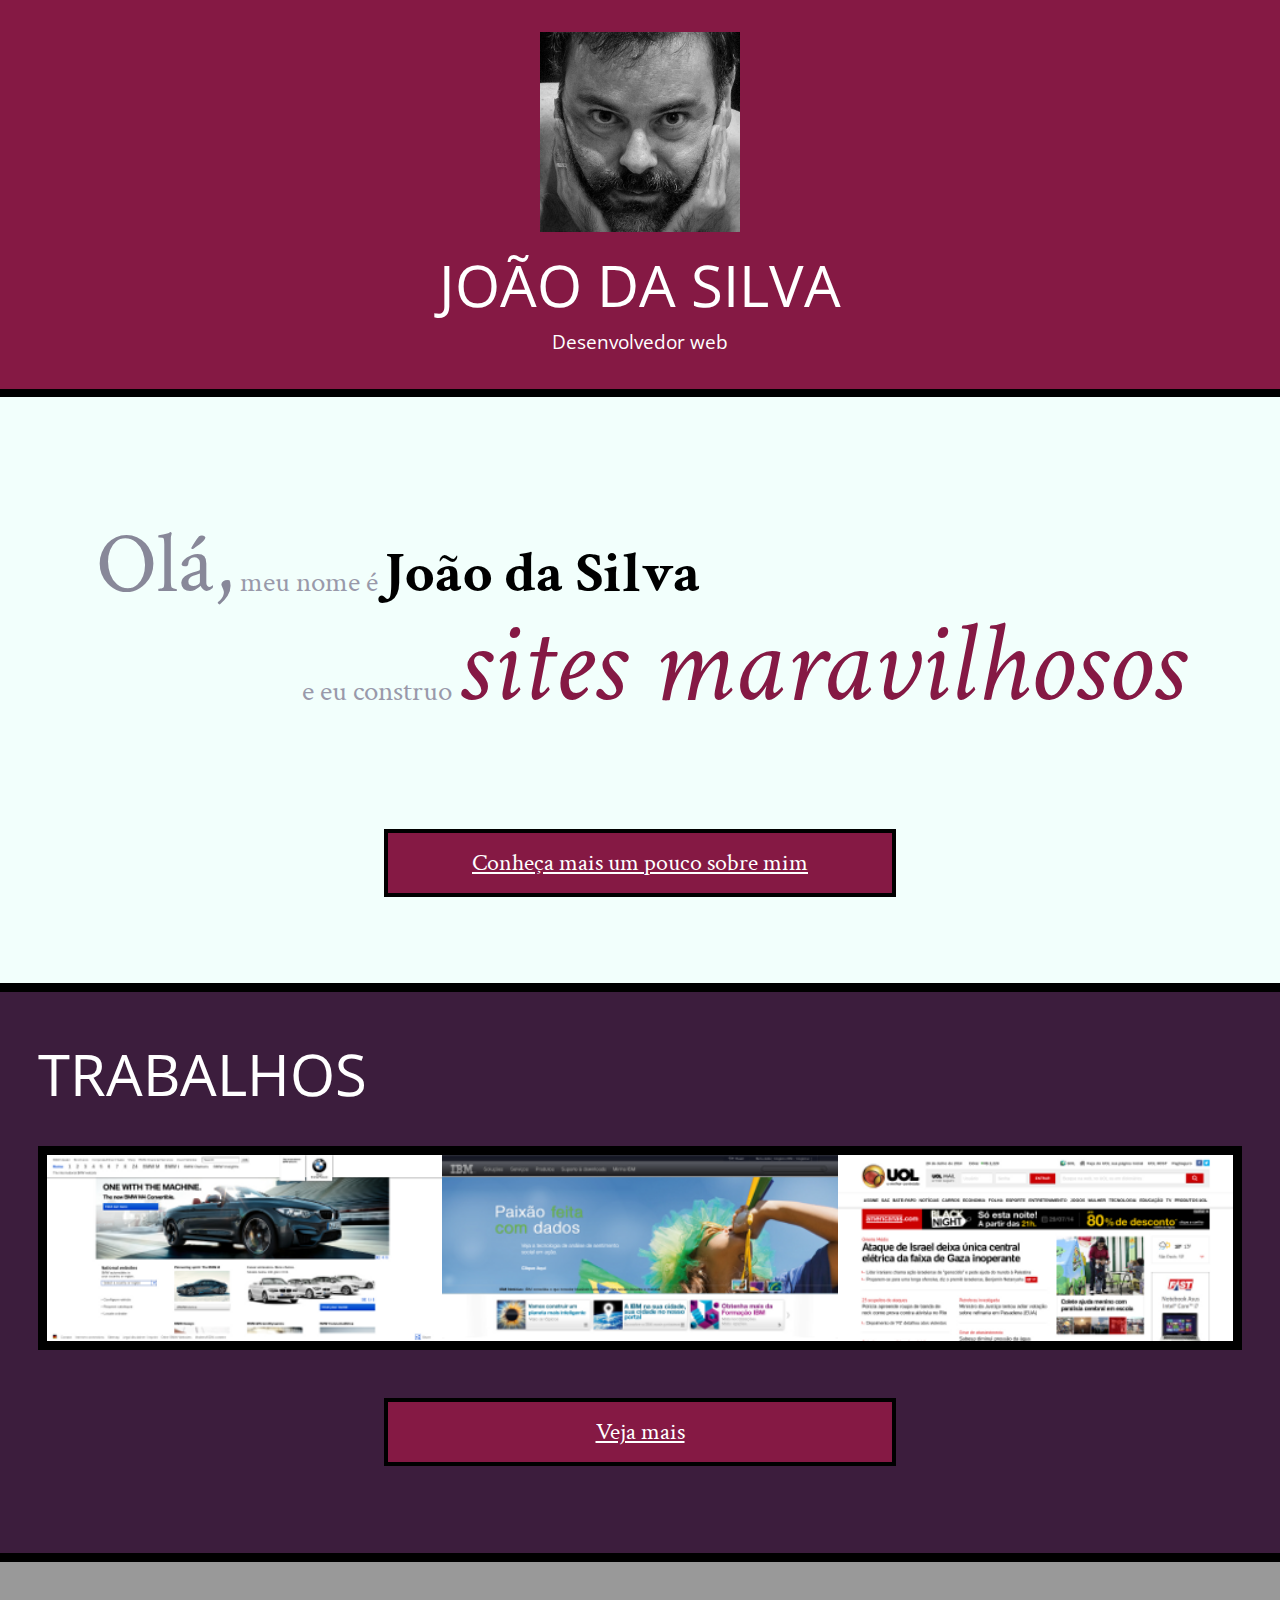
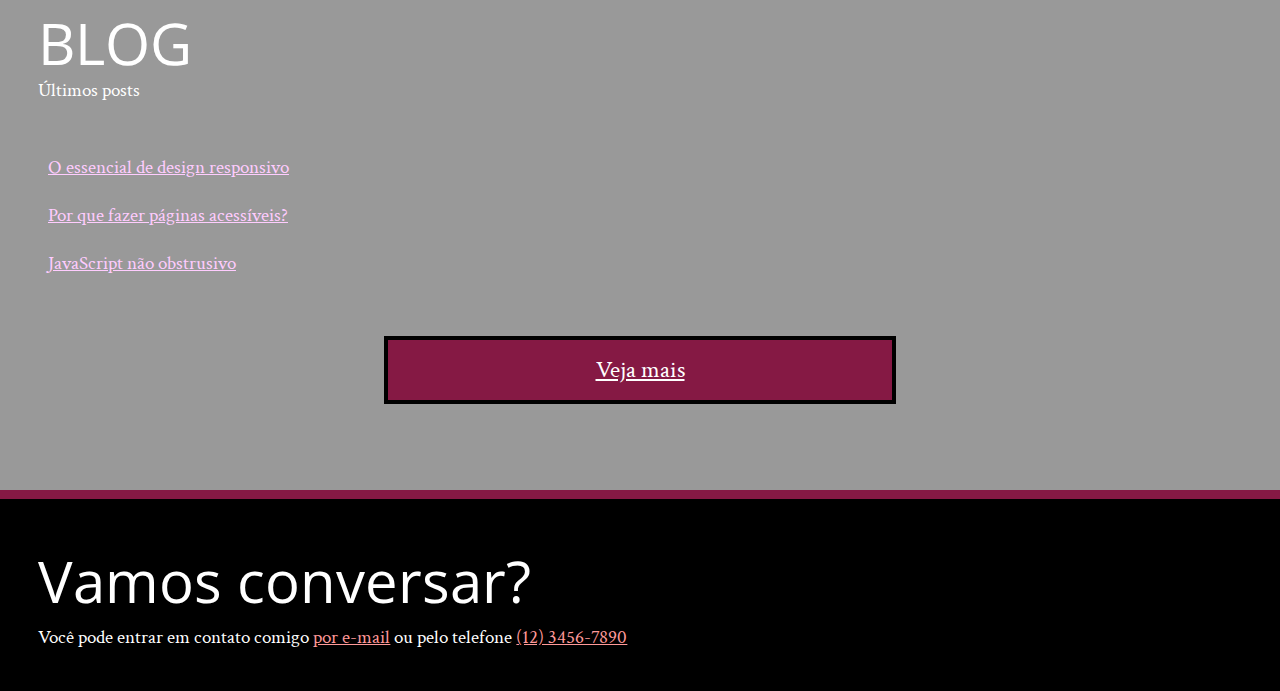
==== index.html @ de3a5c95 "[ADJUST] projeto base" ====
<!DOCTYPE html>
<html lang="pt">
<head>
    <meta charset="UTF-8">
    <title>João da Silva - Desenvolvedor Web</title>
    <link rel="shortcut icon" href="imagens/favicon.png">
    <link rel="stylesheet" href="css/reset.css">
    <link rel="stylesheet" href="css/site.css">
    <link rel="stylesheet" href="css/index.css">
    <link rel="stylesheet" href="http://fonts.googleapis.com/css?family=Crimson+Text:400,400italic,600">
    <link rel="stylesheet" href="http://fonts.googleapis.com/css?family=Open+Sans+Condensed:700">
    <link rel="stylesheet" href="http://fonts.googleapis.com/css?family=Shadows+Into+Light">
</head>
<body>
    <header class="titulo-principal">
        <img class="foto-home" src="imagens/eu.jpg" alt="Foto de João da Silva">
        <h1>João da Silva</h1>
        <p class="subtitulo-principal">Desenvolvedor web</p>
    </header>
    <main>
        <section class="secao-inicio saudacao">
            <p class="saudacao"><span class="saudacao-inicio">Olá,</span> meu nome é <strong>João da Silva</strong> <span class="saudacao-ultima-linha">e eu construo <em>sites maravilhosos</em></span></p>
            <a class="botao-index" href="bio.html">Conheça mais um pouco sobre mim</a>
        </section>
        <section class="secao-inicio trabalhos">
            <h2>Trabalhos</h2>
            <ul>
                <li><img src="imagens/bmw.png" alt="Site da BMW"></li>
                <li><img src="imagens/ibm.png" alt="Site da IBM"></li>
                <li><img src="imagens/uol.png" alt="Site da UOL"></li>
            </ul>
            <a class="botao-index" href="portfolio.html">Veja mais</a>
        </section>
        <section class="secao-inicio blog">
            <h2>Blog</h2>
            <small>Últimos posts</small>
            <ol>
                <li>
                    <a href="blog.html">O essencial de design responsivo</a>
                </li>
                <li>
                    <a href="blog.html">Por que fazer páginas acessíveis?</a>
                </li>
                <li>
                    <a href="blog.html">JavaScript não obstrusivo</a>
                </li>
            </ol>
            <a class="botao-index" href="blog.html">Veja mais</a>
        </section>
    </main>
    <footer>
        <h2>Vamos conversar?</h2>
        <p>Você pode entrar em contato comigo <a href="contato.html">por e-mail</a> ou pelo telefone <a href="tel:+551234567890">(12) 3456-7890</a></p>
    </footer>
</body>
</html>
---- css/site.css ----
body {
    font-family: "Crimson Text", "Times New Roman", serif;
    background-color: #F2FFFC;
    font-size: 120%;
    line-height: 1.5;
}

h1,
h2,
.subtitulo-principal {
    font-family: "Open Sans Condensed", "Arial", sans-serif;
}

h1 {
    text-transform: uppercase;
    font-size: 3em;
}

.titulo-principal {
    text-align: center;
    background-color: #851944;
    color: #FFF;
    padding: 2rem;
    border-bottom: .5rem solid #000;
}

.subtitulo-texto {
    font-size: 1.5em;
    clear: both;
}

main a {
    color: #851944;
}

main p {
    text-align: justify;
    margin: 1em 0;
}

.navegacao-site {
    text-align: center;
    background-color: #3C1D3D;
    color: #F2FFFC;
    padding: 1em;
}

.navegacao-site a {
    color: inherit;
    font-family: "Open Sans Condensed", "Arial", sans-serif;
    text-transform: lowercase;
}

.navegacao-site h1 {
    font-size: 1.5em;
    margin-bottom: 1em;
}

.rodape-pagina {
    background-color: #000;
    color: #F2FFFC;
    padding: 1em;
    clear: both;
    position: fixed;
    bottom: 0;
    left: 0;
    width: 100%;
    box-sizing: border-box;
}

.container {
    width: 80ch;
    margin-left: auto;
    margin-right: auto;
    padding: 1.5em 0;
}

strong {
    font-weight: bold;
}

em {
    font-style: italic;
}

.icones-redes-sociais li {
    display: inline-block;
}

.icones-redes-sociais a {
    width: 40px;
    height: 40px;
    display: block;
    text-indent: -99999px;
}

.github {
    background-image: url(../imagens/github.png);
}

.twitter {
    background-image: url(../imagens/twitter.png);
}

.linkedin {
    background-image: url(../imagens/linkedin.png);
}

main {
    width: 80%;
    float: left;
    padding-bottom: 4em;
}

.minha-foto,
.navegacao-site {
    border-left: .5em solid black;
    border-bottom: .5em solid black;
    box-sizing: border-box;
}

.navegacao-site {
    width: 20%;
    float: right;
    position: relative;
    top: 300px;
}

.minha-foto {
    position: absolute;
    top: 0;
    right: 0;
    height: 300px;
}
---- css/index.css ----
.foto-home {
    height: 200px;
}
.saudacao p {
    font-size: 1.5em;
    color: #99A;
    line-height: 1;
    padding: 2em;
}
.saudacao-inicio {
    font-size: 3em;
    color: #889;
}
.saudacao-ultima-linha {
    text-align: right;
    display: block;
}
.saudacao strong {
    font-size: 2em;
    color: #000;
}
.saudacao em {
    color: #851944;
    font-size: 4em;
}
.botao-index {
    font-size: 1.25em;
    background-color: #851944;
    color: #FFF;
    padding: .5em;
    border: .2em solid black;
    width: 40ch;
    margin: 2em auto;
    display: block;
    text-align: center;
}
.secao-inicio {
    padding: 2em;
}
.secao-inicio h2 {
    font-size: 3em;
    text-transform: uppercase;
    margin-bottom: .5em;
}
.trabalhos {
    background-color: #3C1D3D;
    border-top: .5em solid #000;
    border-bottom: .5em solid #000;
}
.trabalhos h2 {
    color: #FFF;
}
.trabalhos ul {
    overflow: hidden;
    border: .5em solid black;
}
.trabalhos li {
    float: left;
    width: 33.333%;
}
.trabalhos img {
    width: 100%;
    display: block;
}
.blog {
    background-color: #999;
    color: #FFF;
    border-bottom: .5em solid #851944;
}
.blog small {
    position: relative;
    top: -2em;
}
.blog li a {
    color: #FCF;
    padding: .5em;
    display: block;
}
footer {
    background-color: #000;
    color: #FFF;
    padding: 2em;
}
footer h2 {
    font-size: 3em;
}
footer a {
    color: #F99;
}
main {
    width: 100%;
    padding-bottom: 0;
    float: none;
}
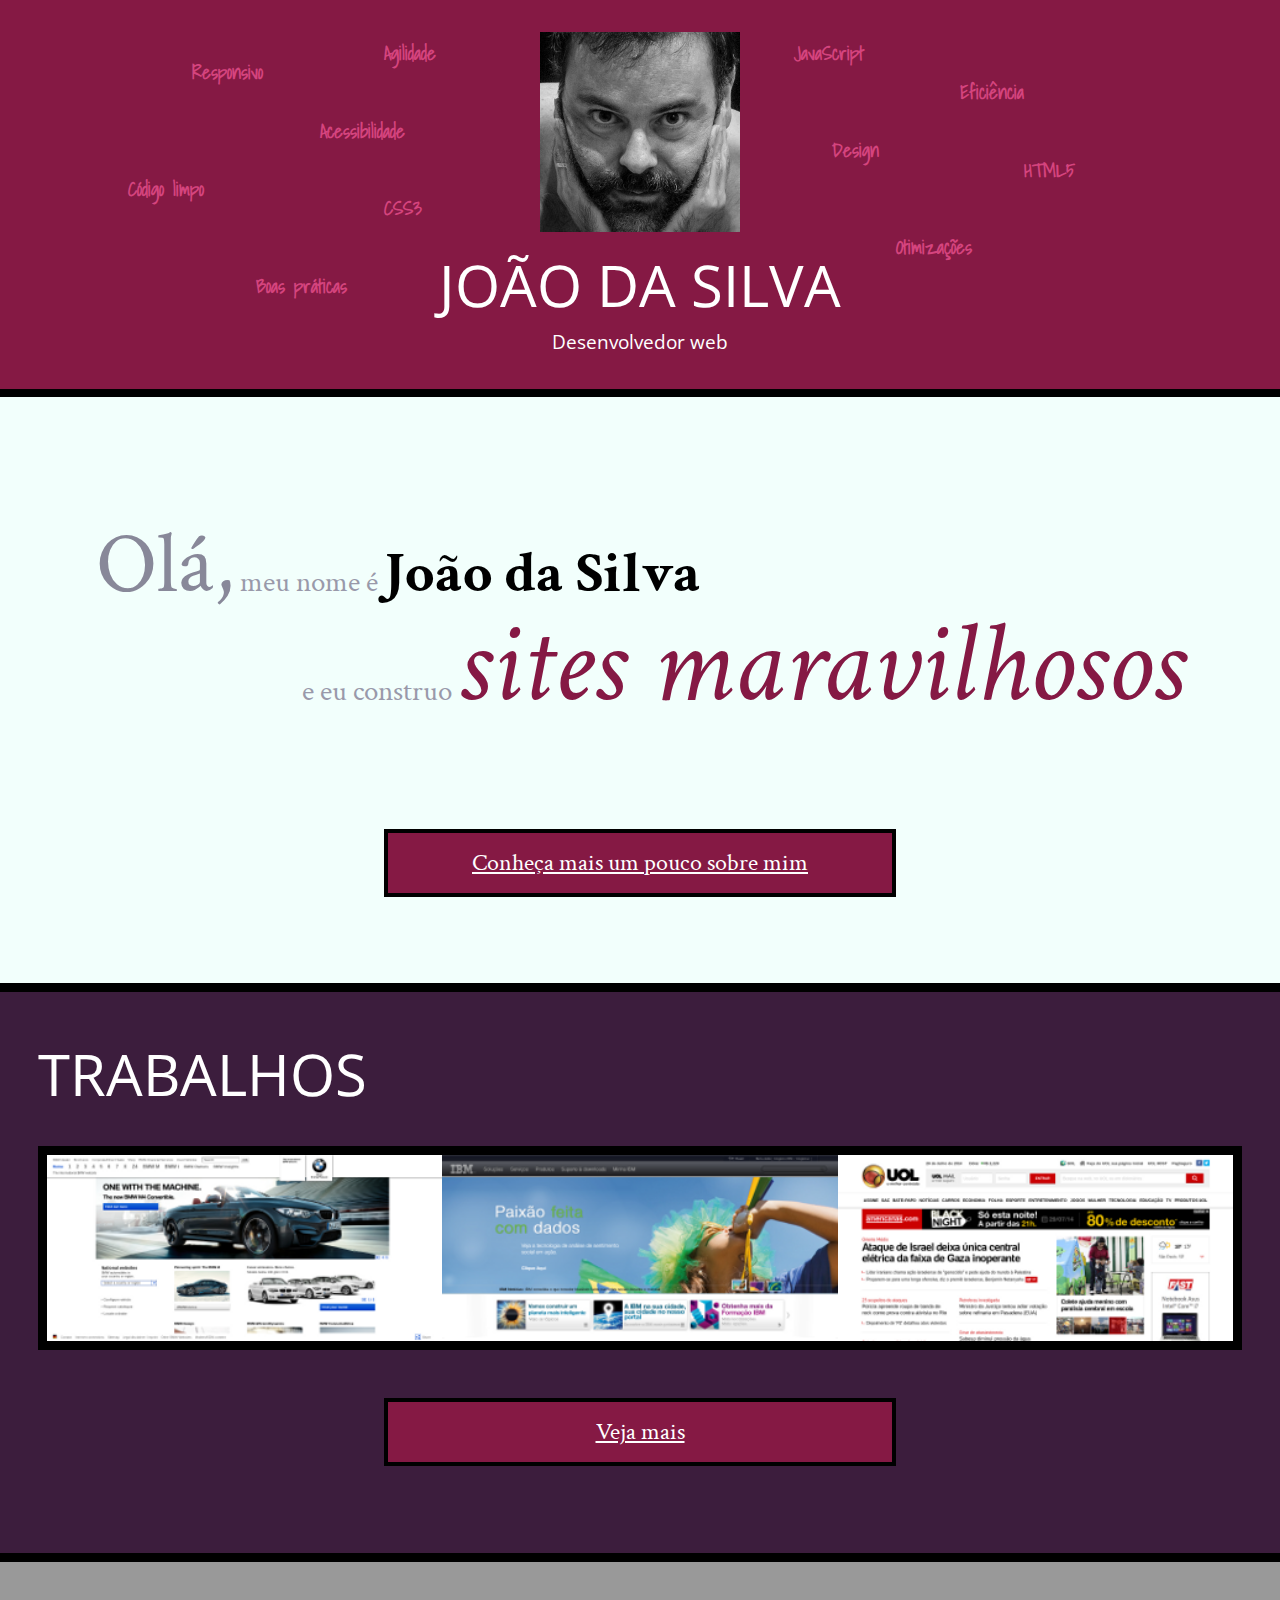
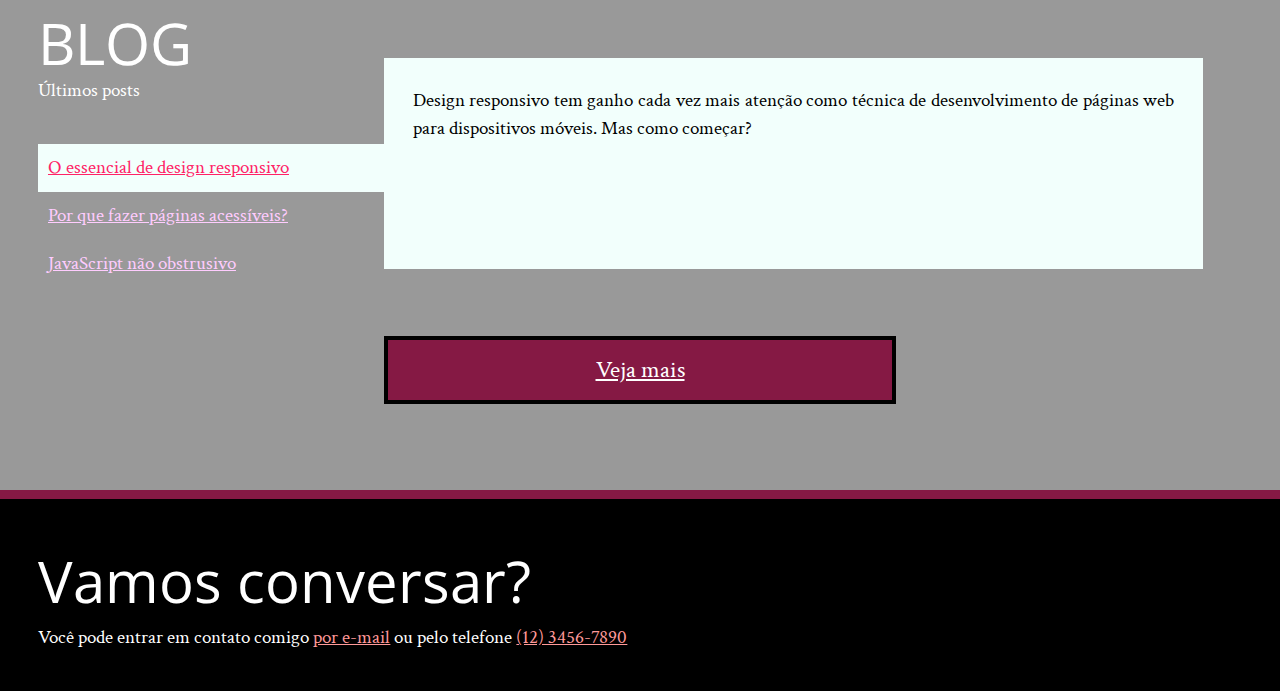
==== commit e7109abc: "[ADD] palavras no header" ====
--- a/index.html
+++ b/index.html
@@ -16,6 +16,19 @@
         <img class="foto-home" src="imagens/eu.jpg" alt="Foto de João da Silva">
         <h1>João da Silva</h1>
         <p class="subtitulo-principal">Desenvolvedor web</p>
+        <ul>
+          <li class="palavra-home eficiencia">Eficiência</li>
+          <li class="palavra-home boas-praticas">Boas práticas</li>
+          <li class="palavra-home codigo-limpo">Código limpo</li>
+          <li class="palavra-home css3">CSS3</li>
+          <li class="palavra-home html5">HTML5</li>
+          <li class="palavra-home javascript">JavaScript</li>
+          <li class="palavra-home acessibilidade">Acessibilidade</li>
+          <li class="palavra-home responsivo">Responsivo</li>
+          <li class="palavra-home otimizacoes">Otimizações</li>
+          <li class="palavra-home agilidade">Agilidade</li>
+          <li class="palavra-home design">Design</li>
+        </ul>
     </header>
     <main>
         <section class="secao-inicio saudacao">
@@ -35,8 +48,11 @@
             <h2>Blog</h2>
             <small>Últimos posts</small>
             <ol>
-                <li>
+                <li class="mais-recente">
                     <a href="blog.html">O essencial de design responsivo</a>
+                    <p class="inicio-post">
+                        Design responsivo tem ganho cada vez mais atenção como técnica de desenvolvimento de páginas web para dispositivos móveis. Mas como começar?
+                    </p>
                 </li>
                 <li>
                     <a href="blog.html">Por que fazer páginas acessíveis?</a>
--- a/css/index.css
+++ b/css/index.css
@@ -66,6 +66,26 @@
     background-color: #999;
     color: #FFF;
     border-bottom: .5em solid #851944;
+    position: relative;
+}
+.blog li {
+  width: 30%;
+}
+.blog .mais-recente {
+  background-color: #F2FFFC;
+}
+.blog .mais-recente a {
+  color: #F26;
+}
+.blog .inicio-post {
+  position: absolute;
+  top: 4em;
+  height: 8em;
+  left: 30%;
+  right: 4em;
+  background-color: #F2FFFC;
+  color: #000;
+  padding: 1.5em;
 }
 .blog small {
     position: relative;
@@ -92,3 +112,65 @@
     padding-bottom: 0;
     float: none;
 }
+.inicio-post {
+    color: black;
+    background-color: #FFF;
+    position: absolute;
+    top: 3em;
+    right: 3em;
+    height: 6em;
+    padding: 1em;
+}
+header {
+  position: relative;
+}
+.palavra-home {
+  position: absolute;
+  font-family: "Shadows Into Light", cursive;
+  font-weight: bold;
+  color: #D5447E;
+}
+.eficiencia {
+  top: 20%;
+  left: 75%;
+}
+.boas-praticas {
+  top: 70%;
+  left: 20%;
+}
+.codigo-limpo {
+  top: 45%;
+  left: 10%;
+}
+.css3 {
+  top: 50%;
+  left: 30%;
+}
+.html5 {
+  top: 40%;
+  left: 80%;
+}
+.javascript {
+  top: 10%;
+  left: 62%;
+}
+.acessibilidade {
+  top: 30%;
+  left: 25%;
+}
+.responsivo {
+  top: 15%;
+  left: 15%;
+}
+.otimizacoes {
+  top: 60%;
+  left: 70%;
+}
+.agilidade {
+  top: 10%;
+  left: 30%;
+}
+.design {
+  top: 35%;
+  left: 65%;
+}
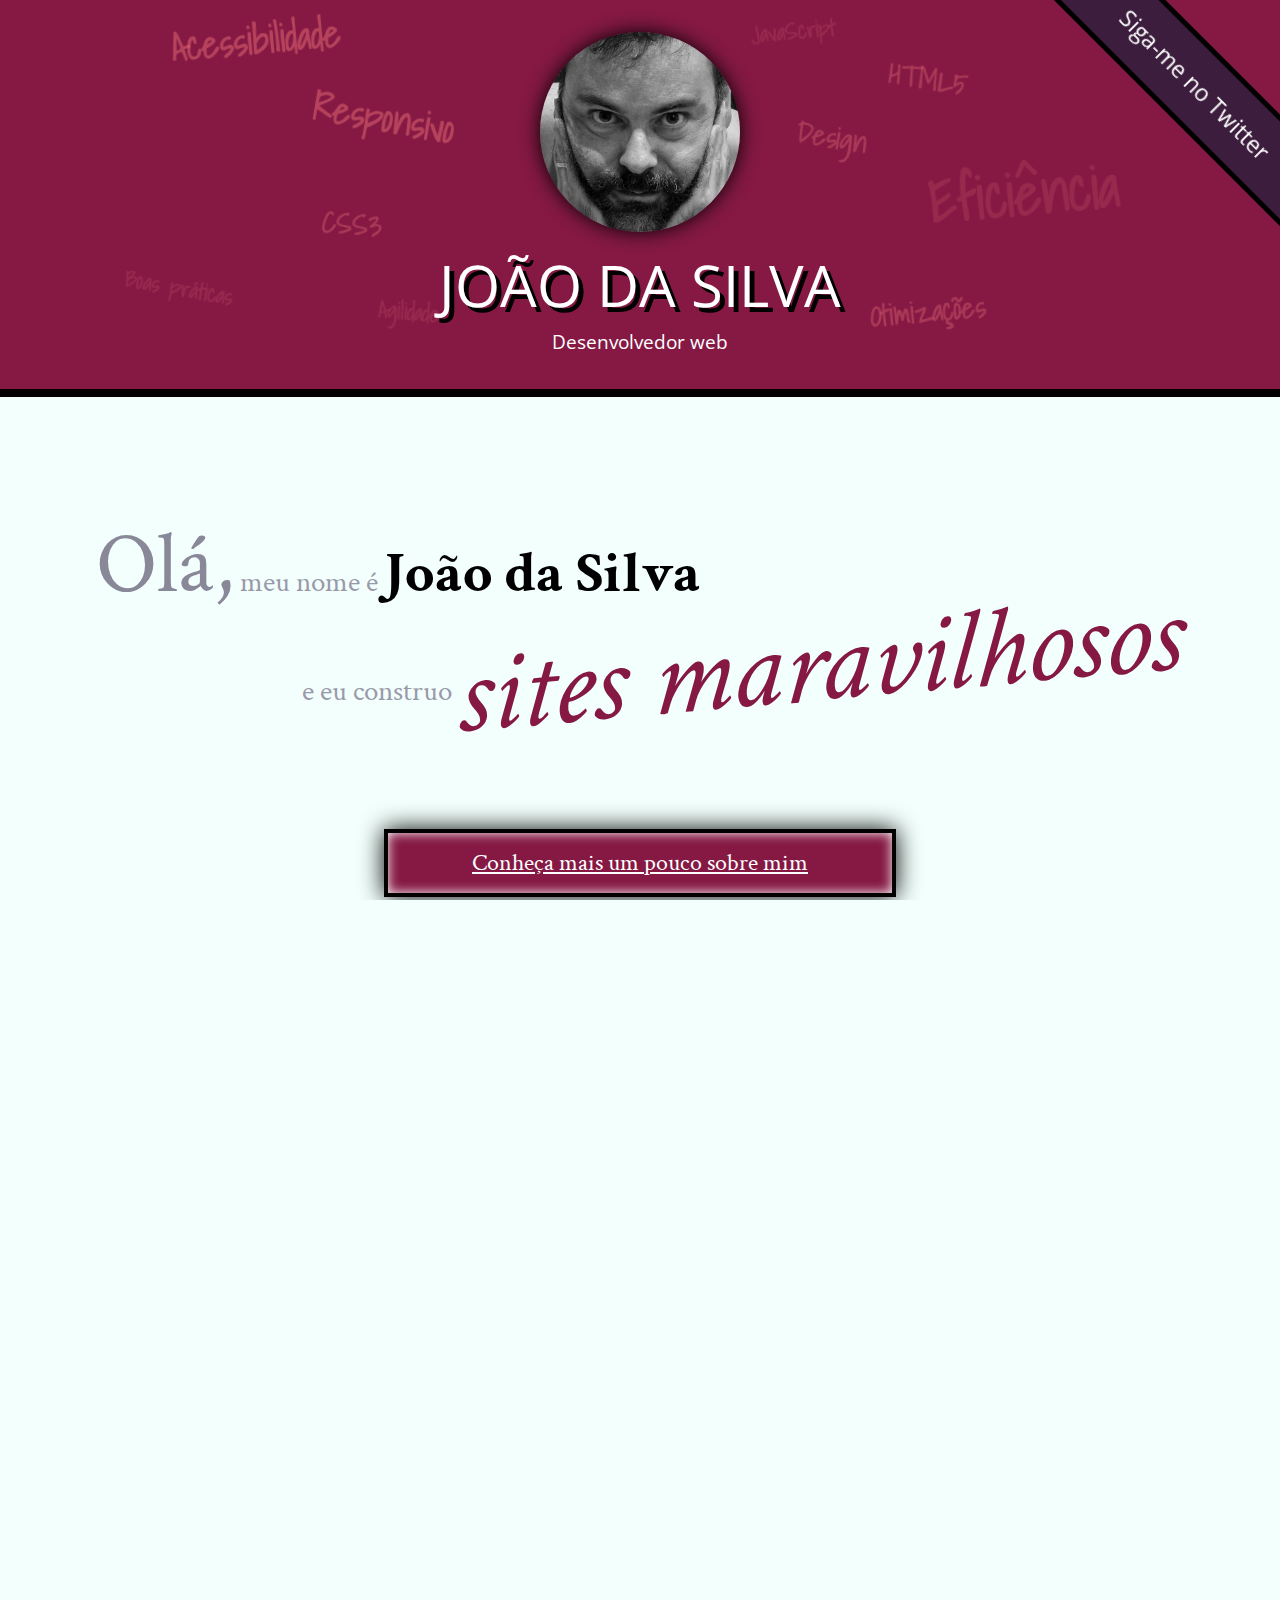
==== commit 8f34ebdf: "[ADD] bordas, sombras e elementos 3d" ====
--- a/index.html
+++ b/index.html
@@ -16,7 +16,7 @@
         <img class="foto-home" src="imagens/eu.jpg" alt="Foto de João da Silva">
         <h1>João da Silva</h1>
         <p class="subtitulo-principal">Desenvolvedor web</p>
-        <ul>
+        <ul class="palavras-home">
           <li class="palavra-home eficiencia">Eficiência</li>
           <li class="palavra-home boas-praticas">Boas práticas</li>
           <li class="palavra-home codigo-limpo">Código limpo</li>
@@ -29,6 +29,7 @@
           <li class="palavra-home agilidade">Agilidade</li>
           <li class="palavra-home design">Design</li>
         </ul>
+        <a href="http://twitter.com/joaodasilva" class="banner-twitter">Siga-me no Twitter</a>
     </header>
     <main>
         <section class="secao-inicio saudacao">
--- a/css/site.css
+++ b/css/site.css
@@ -14,6 +14,7 @@
 h1 {
     text-transform: uppercase;
     font-size: 3em;
+    text-shadow: 5px 5px #000;
 }
 
 .titulo-principal {
@@ -57,7 +58,7 @@
 }
 
 .rodape-pagina {
-    background-color: #000;
+    background-color: rgba(0, 0, 0, .8);
     color: #F2FFFC;
     padding: 1em;
     clear: both;
--- a/css/index.css
+++ b/css/index.css
@@ -1,5 +1,18 @@
+html, body {
+  height: 100%;
+  overflow-x: hidden;
+}
+body {
+  perspective: 6px;
+  perspective-origin: 50% 160px;
+}
+.palavras-home, .titulo-principal {
+  /* transform-style: preserve-3d; */
+}
 .foto-home {
     height: 200px;
+    border-radius: 50%;
+    box-shadow: 0 0 1em #000;
 }
 .saudacao p {
     font-size: 1.5em;
@@ -22,6 +35,8 @@
 .saudacao em {
     color: #851944;
     font-size: 4em;
+    transform: rotate(-5deg) skew(-10deg);
+    display: inline-block;
 }
 .botao-index {
     font-size: 1.25em;
@@ -33,6 +48,7 @@
     margin: 2em auto;
     display: block;
     text-align: center;
+    box-shadow: 0 0 1em #000, inset 0 0 .5em #FFF;
 }
 .secao-inicio {
     padding: 2em;
@@ -124,6 +140,39 @@
 header {
   position: relative;
 }
+.banner-twitter {
+  width: 14em;
+  line-height: 1;
+  padding: 1em 0;
+  box-sizing: border-box;
+
+  text-align: center;
+  text-decoration: none;
+  background-color: #3C1D3D;
+  color: white;
+  border: .25em solid black;
+
+  font-size: 1.2em;
+  font-family: "Open Sans Condensed", sans-serif;
+
+  position: absolute;
+  top: 0;
+  right: 0;
+  transform-origin: 0 0;
+  transform: translate(6.5754em, -2.4749em) rotate(45deg);
+}
+.palavras-home {
+  position: absolute;
+  perspective: 6px;
+  top: 0;
+  left: 0;
+  width: 100%;
+  height: 100%;
+}
+.palavras-home li {
+  font-size: 400%;
+  color: rgba(255, 127, 127, 0.5);
+}
 .palavra-home {
   position: absolute;
   font-family: "Shadows Into Light", cursive;
@@ -131,46 +180,67 @@
   color: #D5447E;
 }
 .eficiencia {
-  top: 20%;
-  left: 75%;
+  top: 50%;
+  left: 60%;
+  transform: translate(-50%, -50%) rotate(-5deg) translateZ(4px) scale(0.25);
+  opacity: .3;
 }
 .boas-praticas {
   top: 70%;
   left: 20%;
+  transform: translate(-50%, -50%) rotate(10deg) translateZ(1px) scale(0.25);
+  opacity: .3;
 }
 .codigo-limpo {
   top: 45%;
   left: 10%;
+  transform: translate(-50%, -50%) rotate(-10deg) translateZ(2px) scale(0.25);
+  opacity: .6;
 }
 .css3 {
-  top: 50%;
-  left: 30%;
+  top: 55%;
+  left: 35%;
+  transform: translate(-50%, -50%) rotate(5deg) translateZ(2px) scale(0.25);
+  opacity: .6;
 }
 .html5 {
-  top: 40%;
-  left: 80%;
+  top: 30%;
+  left: 65%;
+  transform: translate(-50%, -50%) rotate(10deg) translateZ(2px) scale(0.25);
+  opacity: .6;
 }
 .javascript {
-  top: 10%;
-  left: 62%;
+  top: 15%;
+  left: 60%;
+  transform: translate(-50%, -50%) rotate(-5deg) translateZ(1px) scale(0.25);
+  opacity: .3;
 }
 .acessibilidade {
   top: 30%;
-  left: 25%;
+  left: 35%;
+  transform: translate(-50%, -50%) rotate(-5deg) translateZ(3px) scale(0.25);
+  opacity: .8;
 }
 .responsivo {
-  top: 15%;
-  left: 15%;
+  top: 40%;
+  left: 40%;
+  transform: translate(-50%, -50%) rotate(10deg) translateZ(3px) scale(0.25);
+  opacity: .8;
 }
 .otimizacoes {
-  top: 60%;
-  left: 70%;
+  top: 70%;
+  left: 65%;
+  transform: translate(-50%, -50%) rotate(-5deg) translateZ(2px) scale(0.25);
+  opacity: .6;
 }
 .agilidade {
-  top: 10%;
-  left: 30%;
+  top: 75%;
+  left: 35%;
+  transform: translate(-50%, -50%) rotate(5deg) translateZ(1px) scale(0.25);
+  opacity: .3;
 }
 .design {
-  top: 35%;
-  left: 65%;
-}
+  top: 40%;
+  left: 60%;  transform: translate(-50%, -50%) rotate(10deg) translateZ(2px) scale(0.25);
+  opacity: .6;
+}
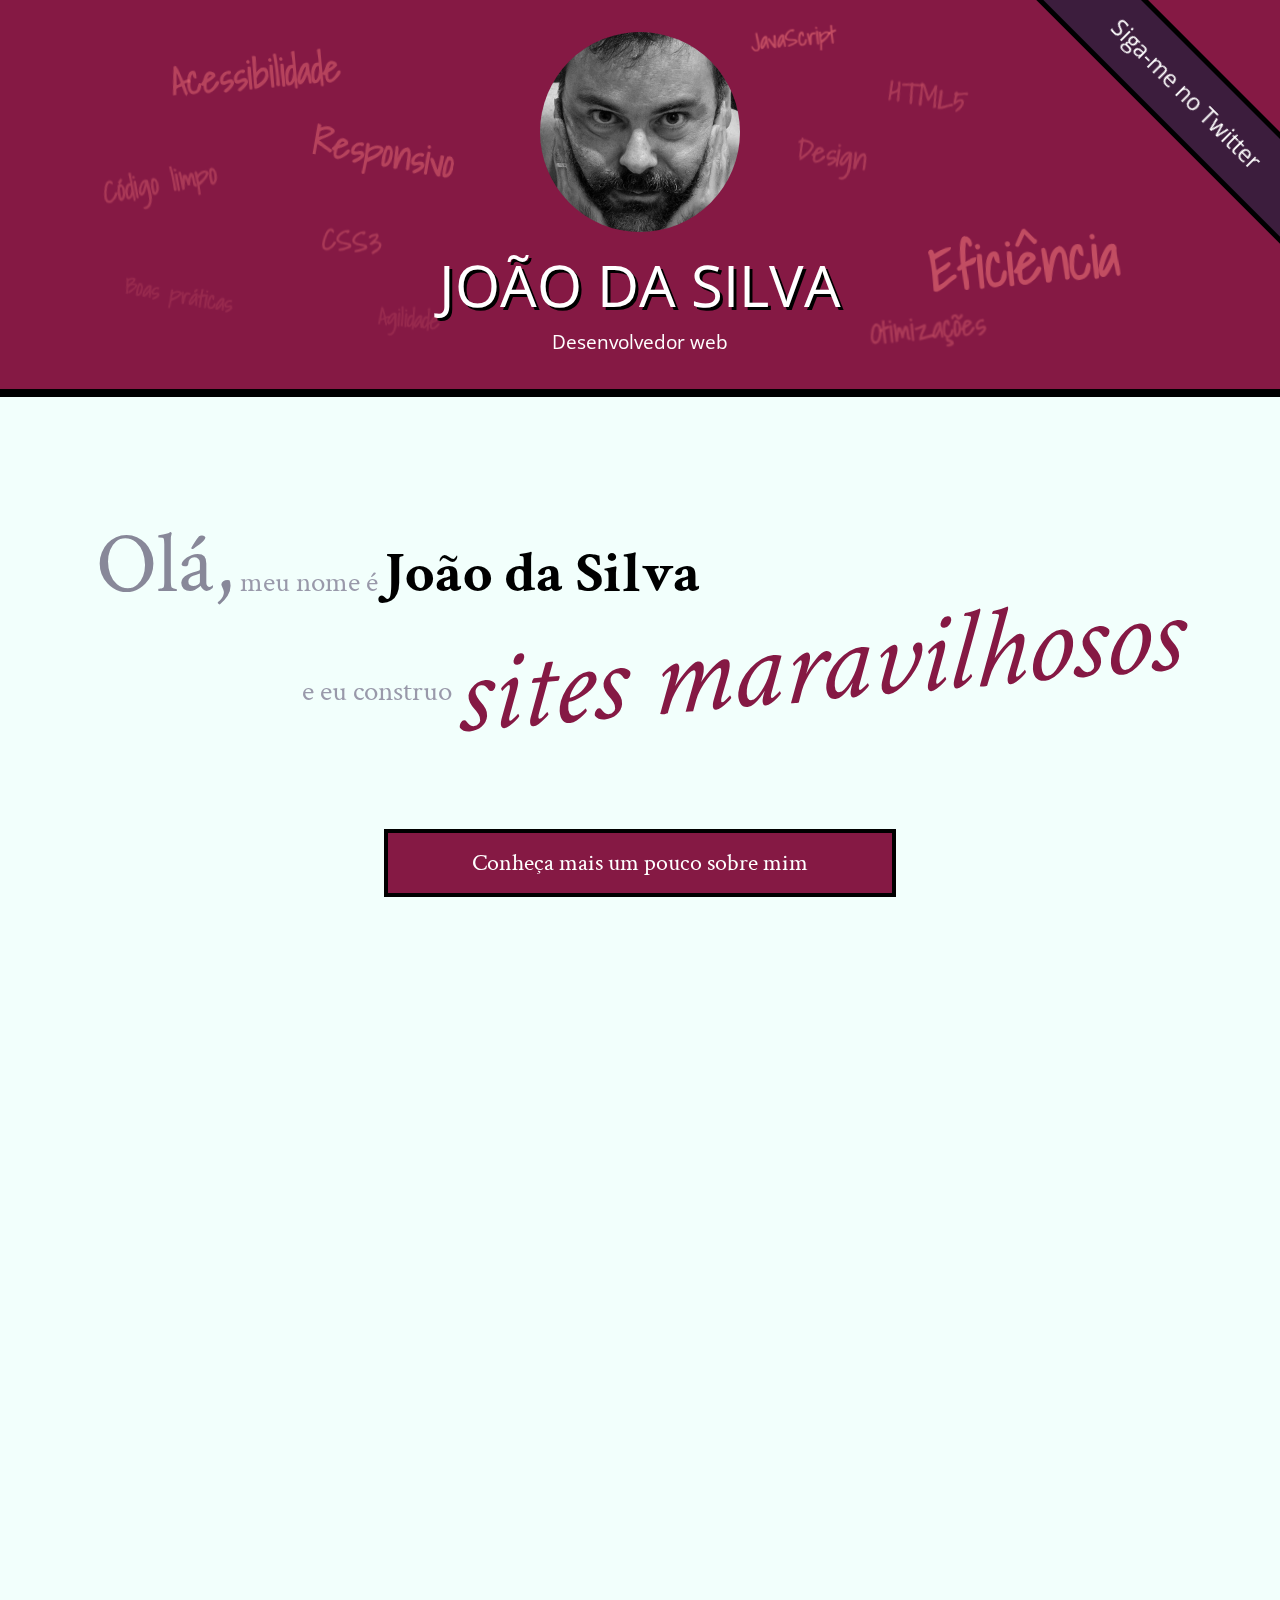
==== commit 707cbf38: "[ADD] Transições e animações" ====
--- a/index.html
+++ b/index.html
@@ -17,19 +17,19 @@
         <h1>João da Silva</h1>
         <p class="subtitulo-principal">Desenvolvedor web</p>
         <ul class="palavras-home">
-          <li class="palavra-home eficiencia">Eficiência</li>
-          <li class="palavra-home boas-praticas">Boas práticas</li>
-          <li class="palavra-home codigo-limpo">Código limpo</li>
-          <li class="palavra-home css3">CSS3</li>
-          <li class="palavra-home html5">HTML5</li>
-          <li class="palavra-home javascript">JavaScript</li>
-          <li class="palavra-home acessibilidade">Acessibilidade</li>
-          <li class="palavra-home responsivo">Responsivo</li>
-          <li class="palavra-home otimizacoes">Otimizações</li>
-          <li class="palavra-home agilidade">Agilidade</li>
-          <li class="palavra-home design">Design</li>
+            <li class="palavra-home eficiencia">Eficiência</li>
+            <li class="palavra-home boas-praticas">Boas práticas</li>
+            <li class="palavra-home codigo-limpo">Código limpo</li>
+            <li class="palavra-home css3">CSS3</li>
+            <li class="palavra-home html5">HTML5</li>
+            <li class="palavra-home javascript">JavaScript</li>
+            <li class="palavra-home acessibilidade">Acessibilidade</li>
+            <li class="palavra-home responsivo">Responsivo</li>
+            <li class="palavra-home otimizacoes">Otimizações</li>
+            <li class="palavra-home agilidade">Agilidade</li>
+            <li class="palavra-home design">Design</li>
         </ul>
-        <a href="http://twitter.com/joaodasilva" class="banner-twitter">Siga-me no Twitter</a>
+        <a class="banner-twitter" href="http://twitter.com/joaodasilva">Siga-me no Twitter</a>
     </header>
     <main>
         <section class="secao-inicio saudacao">
@@ -57,9 +57,15 @@
                 </li>
                 <li>
                     <a href="blog.html">Por que fazer páginas acessíveis?</a>
+                    <p class="inicio-post">
+                        Tem se falado cada vez sobre acessibilidade na web. Há diversas técnicas e diretivas a serem seguidas, inclusive da própria W3C. Mas vale a pena investir nisso?
+                    </p>
                 </li>
                 <li>
                     <a href="blog.html">JavaScript não obstrusivo</a>
+                    <p class="inicio-post">
+                        JavaScript é uma linguagem essencial hoje em dia para criar páginas ricas, interativas e dinâmicas. Porém, há alguns cuidados que devem ser tomados ao colocarmos código JavaScript em nossas páginas.
+                    </p>
                 </li>
             </ol>
             <a class="botao-index" href="blog.html">Veja mais</a>
--- a/css/site.css
+++ b/css/site.css
@@ -14,7 +14,7 @@
 h1 {
     text-transform: uppercase;
     font-size: 3em;
-    text-shadow: 5px 5px #000;
+    text-shadow: 3px 3px #000;
 }
 
 .titulo-principal {
@@ -32,6 +32,13 @@
 
 main a {
     color: #851944;
+}
+
+main a:hover,
+main a:focus,
+footer a:focus,
+footer a:hover {
+    color: red;
 }
 
 main p {
@@ -52,13 +59,17 @@
     text-transform: lowercase;
 }
 
+.navegacao-site a:hover,
+.navegacao-site a:focus {
+    text-shadow: 0 0 2px pink;
+}
+
 .navegacao-site h1 {
     font-size: 1.5em;
     margin-bottom: 1em;
 }
 
 .rodape-pagina {
-    background-color: rgba(0, 0, 0, .8);
     color: #F2FFFC;
     padding: 1em;
     clear: both;
@@ -67,6 +78,15 @@
     left: 0;
     width: 100%;
     box-sizing: border-box;
+    background-repeat: no-repeat;
+    text-shadow: 1px 1px black;
+    background-image: radial-gradient(ellipse at left bottom,
+        rgba(60, 29, 61, 0.8),
+        rgba(60, 29, 61, 0.8) 65%,
+        black 65%,
+        black 70%,
+        transparent 70%);
+    background-size: 25% 100%;
 }
 
 .container {
@@ -108,7 +128,7 @@
 }
 
 main {
-    width: 80%;
+    width: calc(100% - 0.9 * 300px);
     float: left;
     padding-bottom: 4em;
 }
@@ -121,7 +141,7 @@
 }
 
 .navegacao-site {
-    width: 20%;
+    width: calc(0.9 * 300px);
     float: right;
     position: relative;
     top: 300px;
@@ -133,3 +153,32 @@
     right: 0;
     height: 300px;
 }
+
+.icones-redes-sociais a {
+    position: relative;
+}
+
+.icones-redes-sociais a:hover::after,
+.icones-redes-sociais a:focus::after {
+    content: attr(data-tooltip);
+    position: absolute;
+    background: black;
+    color: white;
+    top: 100%;
+    width: 300%;
+    right: 0;
+    text-indent: 0;
+    font-size: .75em;
+}
+
+.icones-redes-sociais a:hover::before,
+.icones-redes-sociais a:focus::before {
+    content: '';
+    position: absolute;
+    bottom: 0;
+    left: 0;
+    width: 1em;
+    height: 1em;
+    background-color: black;
+    transform: translateY(.5em) rotate(45deg);
+}
--- a/css/index.css
+++ b/css/index.css
@@ -1,18 +1,6 @@
-html, body {
-  height: 100%;
-  overflow-x: hidden;
-}
-body {
-  perspective: 6px;
-  perspective-origin: 50% 160px;
-}
-.palavras-home, .titulo-principal {
-  /* transform-style: preserve-3d; */
-}
 .foto-home {
     height: 200px;
     border-radius: 50%;
-    box-shadow: 0 0 1em #000;
 }
 .saudacao p {
     font-size: 1.5em;
@@ -35,8 +23,18 @@
 .saudacao em {
     color: #851944;
     font-size: 4em;
-    transform: rotate(-5deg) skew(-10deg);
+    -webkit-transform: rotate(-5deg) skew(-10deg);
+            transform: rotate(-5deg) skew(-10deg);
     display: inline-block;
+    -webkit-animation: flutua 1s ease-in-out infinite;
+            animation: flutua 1s ease-in-out infinite;
+    -webkit-animation-direction: alternate;
+            animation-direction: alternate;
+    position: relative;
+}
+.saudacao:hover em {
+    -webkit-animation-play-state: paused;
+            animation-play-state: paused;
 }
 .botao-index {
     font-size: 1.25em;
@@ -48,7 +46,14 @@
     margin: 2em auto;
     display: block;
     text-align: center;
-    box-shadow: 0 0 1em #000, inset 0 0 .5em #FFF;
+    text-decoration: none;
+    transition: .5s;
+}
+.botao-index:focus,
+.botao-index:hover {
+    background-color: #C54974;
+    color: white;
+    box-shadow: 0 0 1em #FA9;
 }
 .secao-inicio {
     padding: 2em;
@@ -57,11 +62,15 @@
     font-size: 3em;
     text-transform: uppercase;
     margin-bottom: .5em;
+    text-shadow: 2px 2px #000;
 }
 .trabalhos {
     background-color: #3C1D3D;
     border-top: .5em solid #000;
     border-bottom: .5em solid #000;
+    background-image: linear-gradient(135deg, transparent, transparent 14px, rgba(0,0,0,.1) 14px, rgba(0,0,0,.1) 15px, transparent 15px, transparent);
+    background-size: 20px 20px;
+    background-attachment: fixed;
 }
 .trabalhos h2 {
     color: #FFF;
@@ -80,32 +89,19 @@
 }
 .blog {
     background-color: #999;
+    position: relative;
+    background-image: linear-gradient(45deg, transparent, transparent 14px, rgba(255,255,255,.1) 14px, rgba(255,255,255,.1) 15px, transparent 15px, transparent);
+    background-size: 20px 20px;
+    background-attachment: fixed;
     color: #FFF;
     border-bottom: .5em solid #851944;
-    position: relative;
-}
-.blog li {
-  width: 30%;
-}
-.blog .mais-recente {
-  background-color: #F2FFFC;
-}
-.blog .mais-recente a {
-  color: #F26;
-}
-.blog .inicio-post {
-  position: absolute;
-  top: 4em;
-  height: 8em;
-  left: 30%;
-  right: 4em;
-  background-color: #F2FFFC;
-  color: #000;
-  padding: 1.5em;
 }
 .blog small {
     position: relative;
     top: -2em;
+}
+.blog li {
+    width: 30%;
 }
 .blog li a {
     color: #FCF;
@@ -128,119 +124,189 @@
     padding-bottom: 0;
     float: none;
 }
-.inicio-post {
-    color: black;
-    background-color: #FFF;
+html,body {
+    overflow-x: hidden;
+    height: 100%;
+}
+body {
+    -webkit-perspective: 6px;
+            perspective: 6px;
+    -webkit-perspective-origin: 50% 160px;
+            perspective-origin: 50% 160px;
+}
+.palavras-home {
+    -webkit-transform-style: preserve-3d;
+            transform-style: preserve-3d;
     position: absolute;
-    top: 3em;
-    right: 3em;
-    height: 6em;
-    padding: 1em;
-}
-header {
-  position: relative;
+    bottom: 0;
+    right: 0;
+    top: 0;
+    left: 0;
+}
+.palavra-home {
+    font-family: "Shadows Into Light", cursive;
+    font-weight: bold;
+    font-size: 400%;
+    color: rgba(255, 127, 127, .5);
+    position: absolute;
+    -webkit-animation: aparece 2s;
+            animation: aparece 2s;
+}
+.eficiencia {
+    top: 50%;
+    left: 60%;
+    -webkit-transform: translate(-50%, -50%) translateZ(4px) rotate(-5deg) scale(.25);
+            transform: translate(-50%, -50%) translateZ(4px) rotate(-5deg) scale(.25);
+}
+.boas-praticas {
+    top: 70%;
+    left: 20%;
+    -webkit-transform: translate(-50%, -50%) translateZ(1px) rotate(10deg) scale(.25);
+            transform: translate(-50%, -50%) translateZ(1px) rotate(10deg) scale(.25);
+    opacity: .3;
+}
+.codigo-limpo {
+    top: 45%;
+    left: 25%;
+    -webkit-transform: translate(-50%, -50%) translateZ(2px) rotate(-10deg) scale(.25);
+            transform: translate(-50%, -50%) translateZ(2px) rotate(-10deg) scale(.25);
+    opacity: .6;
+}
+.css3 {
+    top: 55%;
+    left: 35%;
+    -webkit-transform: translate(-50%, -50%) translateZ(2px) rotate(5deg) scale(.25);
+            transform: translate(-50%, -50%) translateZ(2px) rotate(5deg) scale(.25);
+    opacity: .6;
+}
+.html5 {
+    top: 30%;
+    left: 65%;
+    -webkit-transform: translate(-50%, -50%) translateZ(2px) rotate(10deg) scale(.25);
+            transform: translate(-50%, -50%) translateZ(2px) rotate(10deg) scale(.25);
+    opacity: .6;
+}
+.javascript {
+    top: 15%;
+    left: 60%;
+    -webkit-transform: translate(-50%, -50%) translateZ(1px) rotate(-5deg) scale(.25);
+            transform: translate(-50%, -50%) translateZ(1px) rotate(-5deg) scale(.25);
+}
+.acessibilidade {
+    top: 30%;
+    left: 35%;
+    -webkit-transform: translate(-50%, -50%) translateZ(3px) rotate(-5deg) scale(.25);
+            transform: translate(-50%, -50%) translateZ(3px) rotate(-5deg) scale(.25);
+    opacity: .8;
+}
+.responsivo {
+    top: 40%;
+    left: 40%;
+    -webkit-transform: translate(-50%, -50%) translateZ(3px) rotate(10deg) scale(.25);
+            transform: translate(-50%, -50%) translateZ(3px) rotate(10deg) scale(.25);
+    opacity: .8;
+}
+.otimizacoes {
+    top: 70%;
+    left: 65%;
+    -webkit-transform: translate(-50%, -50%) translateZ(2px) rotate(-5deg) scale(.25);
+            transform: translate(-50%, -50%) translateZ(2px) rotate(-5deg) scale(.25);
+    opacity: .6;
+}
+.agilidade {
+    top: 75%;
+    left: 35%;
+    -webkit-transform: translate(-50%, -50%) translateZ(1px) rotate(5deg) scale(.25);
+            transform: translate(-50%, -50%) translateZ(1px) rotate(5deg) scale(.25);
+    opacity: .3;
+}
+.design {
+    top: 40%;
+    left: 60%;
+    -webkit-transform: translate(-50%, -50%) translateZ(2px) rotate(10deg) scale(.25);
+            transform: translate(-50%, -50%) translateZ(2px) rotate(10deg) scale(.25);
+    opacity: .6;
+}
+.titulo-principal {
+    -webkit-transform-style: preserve-3d;
+            transform-style: preserve-3d;
+    position: relative;
 }
 .banner-twitter {
-  width: 14em;
-  line-height: 1;
-  padding: 1em 0;
-  box-sizing: border-box;
-
-  text-align: center;
-  text-decoration: none;
-  background-color: #3C1D3D;
-  color: white;
-  border: .25em solid black;
-
-  font-size: 1.2em;
-  font-family: "Open Sans Condensed", sans-serif;
-
-  position: absolute;
-  top: 0;
-  right: 0;
-  transform-origin: 0 0;
-  transform: translate(6.5754em, -2.4749em) rotate(45deg);
-}
-.palavras-home {
-  position: absolute;
-  perspective: 6px;
-  top: 0;
-  left: 0;
-  width: 100%;
-  height: 100%;
-}
-.palavras-home li {
-  font-size: 400%;
-  color: rgba(255, 127, 127, 0.5);
-}
-.palavra-home {
-  position: absolute;
-  font-family: "Shadows Into Light", cursive;
-  font-weight: bold;
-  color: #D5447E;
-}
-.eficiencia {
-  top: 50%;
-  left: 60%;
-  transform: translate(-50%, -50%) rotate(-5deg) translateZ(4px) scale(0.25);
-  opacity: .3;
-}
-.boas-praticas {
-  top: 70%;
-  left: 20%;
-  transform: translate(-50%, -50%) rotate(10deg) translateZ(1px) scale(0.25);
-  opacity: .3;
-}
-.codigo-limpo {
-  top: 45%;
-  left: 10%;
-  transform: translate(-50%, -50%) rotate(-10deg) translateZ(2px) scale(0.25);
-  opacity: .6;
-}
-.css3 {
-  top: 55%;
-  left: 35%;
-  transform: translate(-50%, -50%) rotate(5deg) translateZ(2px) scale(0.25);
-  opacity: .6;
-}
-.html5 {
-  top: 30%;
-  left: 65%;
-  transform: translate(-50%, -50%) rotate(10deg) translateZ(2px) scale(0.25);
-  opacity: .6;
-}
-.javascript {
-  top: 15%;
-  left: 60%;
-  transform: translate(-50%, -50%) rotate(-5deg) translateZ(1px) scale(0.25);
-  opacity: .3;
-}
-.acessibilidade {
-  top: 30%;
-  left: 35%;
-  transform: translate(-50%, -50%) rotate(-5deg) translateZ(3px) scale(0.25);
-  opacity: .8;
-}
-.responsivo {
-  top: 40%;
-  left: 40%;
-  transform: translate(-50%, -50%) rotate(10deg) translateZ(3px) scale(0.25);
-  opacity: .8;
-}
-.otimizacoes {
-  top: 70%;
-  left: 65%;
-  transform: translate(-50%, -50%) rotate(-5deg) translateZ(2px) scale(0.25);
-  opacity: .6;
-}
-.agilidade {
-  top: 75%;
-  left: 35%;
-  transform: translate(-50%, -50%) rotate(5deg) translateZ(1px) scale(0.25);
-  opacity: .3;
-}
-.design {
-  top: 40%;
-  left: 60%;  transform: translate(-50%, -50%) rotate(10deg) translateZ(2px) scale(0.25);
-  opacity: .6;
-}
+    position: absolute;
+    top: 0;
+    right: 0;
+
+    line-height: 1;
+
+    -webkit-transform: translate(calc(.707 * (3.5em - 100%) + 100%), calc(-.707 * 3.5em)) rotate(45deg);
+            transform: translate(calc(.707 * (3.5em - 100%) + 100%), calc(-.707 * 3.5em)) rotate(45deg);
+    -webkit-transform-origin: 0 0;
+            transform-origin: 0 0;
+
+    padding: 1em 3em;
+    box-sizing: border-box;
+
+    text-align: center;
+    text-decoration: none;
+    background-color: #3C1D3D;
+    color: white;
+    border: .25em solid black;
+
+    font-size: 1.2em;
+    font-family: "Open Sans Condensed", sans-serif;
+    -webkit-animation: aparece .5s;
+            animation: aparece .5s;
+    -webkit-animation-delay: 2s;
+            animation-delay: 2s;
+    -webkit-animation-fill-mode: backwards;
+            animation-fill-mode: backwards;
+}
+.blog .inicio-post {
+    position: absolute;
+    top: 4em;
+    height: 8em;
+    left: 30%;
+    right: 4em;
+    background-color: #F2FFFC;
+    color: #000;
+    padding: 1.5em;
+    display: none;
+}
+.blog a:hover + .inicio-post,
+.blog a:focus + .inicio-post {
+    display: block;
+}
+.blog a:hover,
+.blog a:focus {
+    background-color: #F2FFFC;
+    color: #F26;
+}
+@-webkit-keyframes aparece {
+    from {
+        opacity: 0;
+        transform: scale(0.001);
+    }
+}
+@keyframes aparece {
+    from {
+        opacity: 0;
+        transform: scale(0.001);
+    }
+}
+@keyframes flutua {
+    from {
+        top: -5px;
+    }
+    to {
+        top: 5px;
+    }
+}
+@-webkit-keyframes flutua {
+    from {
+        top: -5px;
+    }
+    to {
+        top: 5px;
+    }
+}
